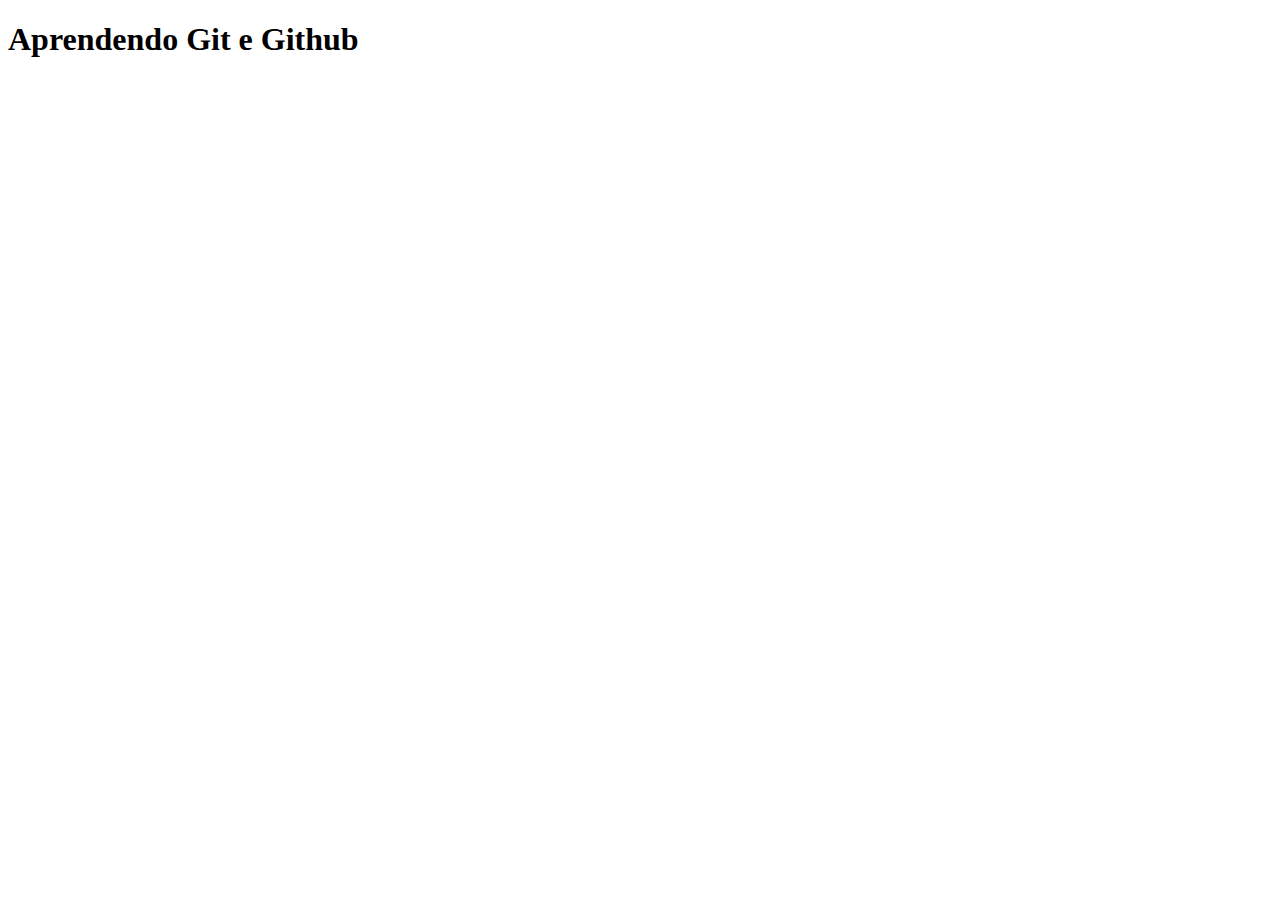
==== 7DaysOfCodeGiteGithub/index.html @ 3c0d71ad "Commit arrumando erros de ontem e organizando tudo" ====
<!DOCTYPE html>
<html lang="pt-br">
<head>
    <meta charset="UTF-8">
    <meta http-equiv="X-UA-Compatible" content="IE=edge">
    <meta name="viewport" content="width=device-width, initial-scale=1.0">
    <title>Git e Github</title>
</head>
<body>
    <h1>Aprendendo Git e Github</h1>
</body>
</html>
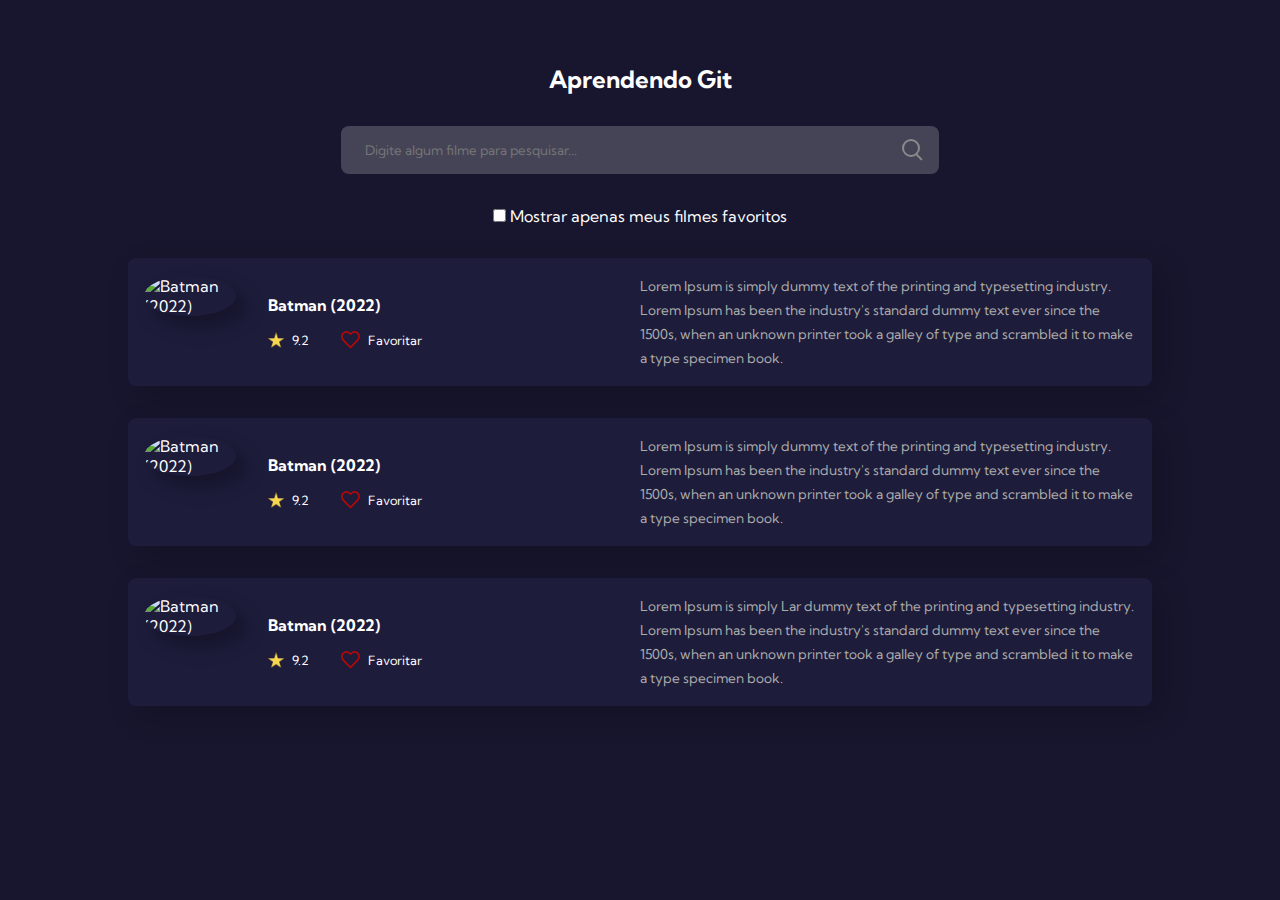
==== commit 89435fcb: "concluido desafio 1, 2 e 3 de gitEGitHub" ====
--- a/7DaysOfCodeGiteGithub/index.html
+++ b/7DaysOfCodeGiteGithub/index.html
@@ -1,12 +1,99 @@
 <!DOCTYPE html>
-<html lang="pt-br">
+<html lang="en">
 <head>
-    <meta charset="UTF-8">
-    <meta http-equiv="X-UA-Compatible" content="IE=edge">
-    <meta name="viewport" content="width=device-width, initial-scale=1.0">
-    <title>Git e Github</title>
+  <meta charset="UTF-8">
+  <meta http-equiv="X-UA-Compatible" content="IE=edge">
+  <meta name="viewport" content="width=device-width, initial-scale=1.0">
+  <title>Filmes</title>
+  <link rel="preconnect" href="https://fonts.googleapis.com">
+  <link rel="preconnect" href="https://fonts.gstatic.com" crossorigin>
+  <link href="https://fonts.googleapis.com/css2?family=Kumbh+Sans:wght@300;400;500;600&display=swap" rel="stylesheet">
+  <link rel="stylesheet" href="style.css">
 </head>
 <body>
-    <h1>Aprendendo Git e Github</h1>
+  <main>
+    <h2>Aprendendo Git</h2>
+    <div class="input-container">
+      <input type="text" name="movie-name" id="movie-name" placeholder="Digite algum filme para pesquisar...">
+      <img src="./imagens/search-icon.svg" alt="Ícone de pesquisa" class="searchIcon">
+    </div>
+    <div class="showOnlyFavorites">
+      <input type="checkbox" name="onlyFavorites" id="onlyFavorites">
+      <label for="onlyFavorites">Mostrar apenas meus filmes favoritos</label>
+    </div>
+    <div class="movies">
+      <div class="movie">
+        <div class="movie-informations">
+          <div class="movie-image">
+            <img src="https://img.elo7.com.br/product/original/3FBA809/big-poster-filme-batman-2022-90x60-cm-lo002-poster-batman.jpg" alt="Batman (2022)"/>
+          </div>
+          <div class="movie-text">
+            <h4>Batman (2022)</h4>
+            <div class="rating-favorites">
+              <div class="rating">
+                <img src="./imagens/star.png" alt="Star Icon"/>
+                <span>9.2</span>
+              </div>
+              <div class="favorite">
+                <img src="./imagens/heart.svg" alt="Star Icon"/>
+                <span>Favoritar</span>
+              </div>
+            </div>
+          </div>
+        </div>
+        <div class="movie-description">
+          <span>Lorem Ipsum is simply dummy text of the printing and typesetting industry. Lorem Ipsum has been the industry's standard dummy text ever since the 1500s, when an unknown printer took a galley of type and scrambled it to make a type specimen book.</span>
+        </div>
+      </div>
+
+      <div class="movie">
+        <div class="movie-informations">
+          <div class="movie-image">
+            <img src="https://img.elo7.com.br/product/original/3FBA809/big-poster-filme-batman-2022-90x60-cm-lo002-poster-batman.jpg" alt="Batman (2022)"/>
+          </div>
+          <div class="movie-text">
+            <h4>Batman (2022)</h4>
+            <div class="rating-favorites">
+              <div class="rating">
+                <img src="./imagens/star.png" alt="Star Icon"/>
+                <span>9.2</span>
+              </div>
+              <div class="favorite">
+                <img src="./imagens/heart.svg" alt="Star Icon"/>
+                <span>Favoritar</span>
+              </div>
+            </div>
+          </div>
+        </div>
+        <div class="movie-description">
+          <span>Lorem Ipsum is simply dummy text of the printing and typesetting industry. Lorem Ipsum has been the industry's standard dummy text ever since the 1500s, when an unknown printer took a galley of type and scrambled it to make a type specimen book.</span>
+        </div>
+      </div>
+
+      <div class="movie">
+        <div class="movie-informations">
+          <div class="movie-image">
+            <img src="https://img.elo7.com.br/product/original/3FBA809/big-poster-filme-batman-2022-90x60-cm-lo002-poster-batman.jpg" alt="Batman (2022)"/>
+          </div>
+          <div class="movie-text">
+            <h4>Batman (2022)</h4>
+            <div class="rating-favorites">
+              <div class="rating">
+                <img src="./imagens/star.png" alt="Star Icon"/>
+                <span>9.2</span>
+              </div>
+              <div class="favorite">
+                <img src="./imagens/heart.svg" alt="Star Icon"/>
+                <span>Favoritar</span>
+              </div>
+            </div>
+          </div>
+        </div>
+        <div class="movie-description">
+          <span>Lorem Ipsum is simply Lar dummy text of the printing and typesetting industry. Lorem Ipsum has been the industry's standard dummy text ever since the 1500s, when an unknown printer took a galley of type and scrambled it to make a type specimen book.</span>
+        </div>
+      </div>
+    </div>
+  </main>
 </body>
-</html>
+</html>--- a/7DaysOfCodeGiteGithub/style.css
+++ b/7DaysOfCodeGiteGithub/style.css
@@ -0,0 +1,136 @@
+:root {
+  --background-color: #17162E;
+}
+
+* {
+  margin: 0;
+  padding: 0;
+  box-sizing: border-box;
+  font-family: 'Kumbh Sans', sans-serif;
+}
+
+body {
+  max-width: 1260px;
+  display: flex;
+  align-items: center;
+  justify-content: center;
+  padding: 2rem;
+  background: var(--background-color);
+  margin: 0 auto;
+}
+
+main {
+  width: 100%;
+}
+
+h2 {
+  color: #FFF;
+  text-align: center;
+  margin: 2rem 0;
+}
+
+.input-container {
+  background-color: rgba(255, 255, 255, 0.2);
+  width: 50%;
+  margin: 0 auto;
+  margin-bottom: 2rem;
+  display: flex;
+  padding: 0.5rem 1rem;
+  border-radius: 0.5rem;
+}
+
+.input-container input {
+  padding: 0.5rem;
+  width: 100%;
+  height: 100%;
+  outline: none;
+  border: none;
+  background-color: transparent;
+  color: #FFF;
+}
+
+.input-container img {
+  cursor: pointer;
+}
+
+.showOnlyFavorites {
+  text-align: center;
+  margin-bottom: 2rem;
+  color: #FFF;
+}
+
+.movie {
+  color: #FFF;
+  display: flex;
+  align-items: center;
+  justify-content: space-between;
+  gap: 2rem;
+  background: #1D1C3B;
+  border-radius: 0.5rem; 
+  padding: 1rem;
+  margin: 0 auto;
+  margin-bottom: 2rem;
+  max-width: 1024px;
+  box-shadow: 10px 10px 30px rgba(0, 0, 0, 0.2);
+}
+
+.movie .movie-image {
+  width: 92px;
+  height: 92px;
+  margin-right: 1rem;
+}
+
+.movie .movie-image img {
+  width: 100%;
+  height: 100%;
+  object-fit: cover;
+  border-radius: 50%;
+  box-shadow: 10px 10px 20px rgba(0, 0, 0, 0.3);
+}
+
+.movie-informations {
+  display: flex;
+  align-items: center;
+  gap: 1rem;
+}
+
+.movie-informations .movie-text {
+  display: flex;
+  flex-direction: column;
+  gap: 1rem;
+}
+
+.movie-informations .movie-text .rating-favorites {
+  display: flex;
+  align-items: center;
+  gap: 2rem;
+}
+
+.movie-informations .rating, .movie-informations .favorite {
+  display: flex;
+  align-items: center;
+  gap: 0.5rem;
+  font-size: 0.8rem;
+}
+
+.movie-informations .rating img {
+  width: 16px;
+}
+
+.movie-informations .favorite img {
+  cursor: pointer;
+  transition: all .3s;
+  width: 1.2rem;
+}
+
+.movie-informations .favorite img:hover {
+  transform: scale(1.1);
+}
+
+.movie-description {
+  max-width: 50%;
+  color: #ACACAC;
+  font-weight: 400;
+  font-size: 0.85rem;
+  line-height: 1.5rem;
+}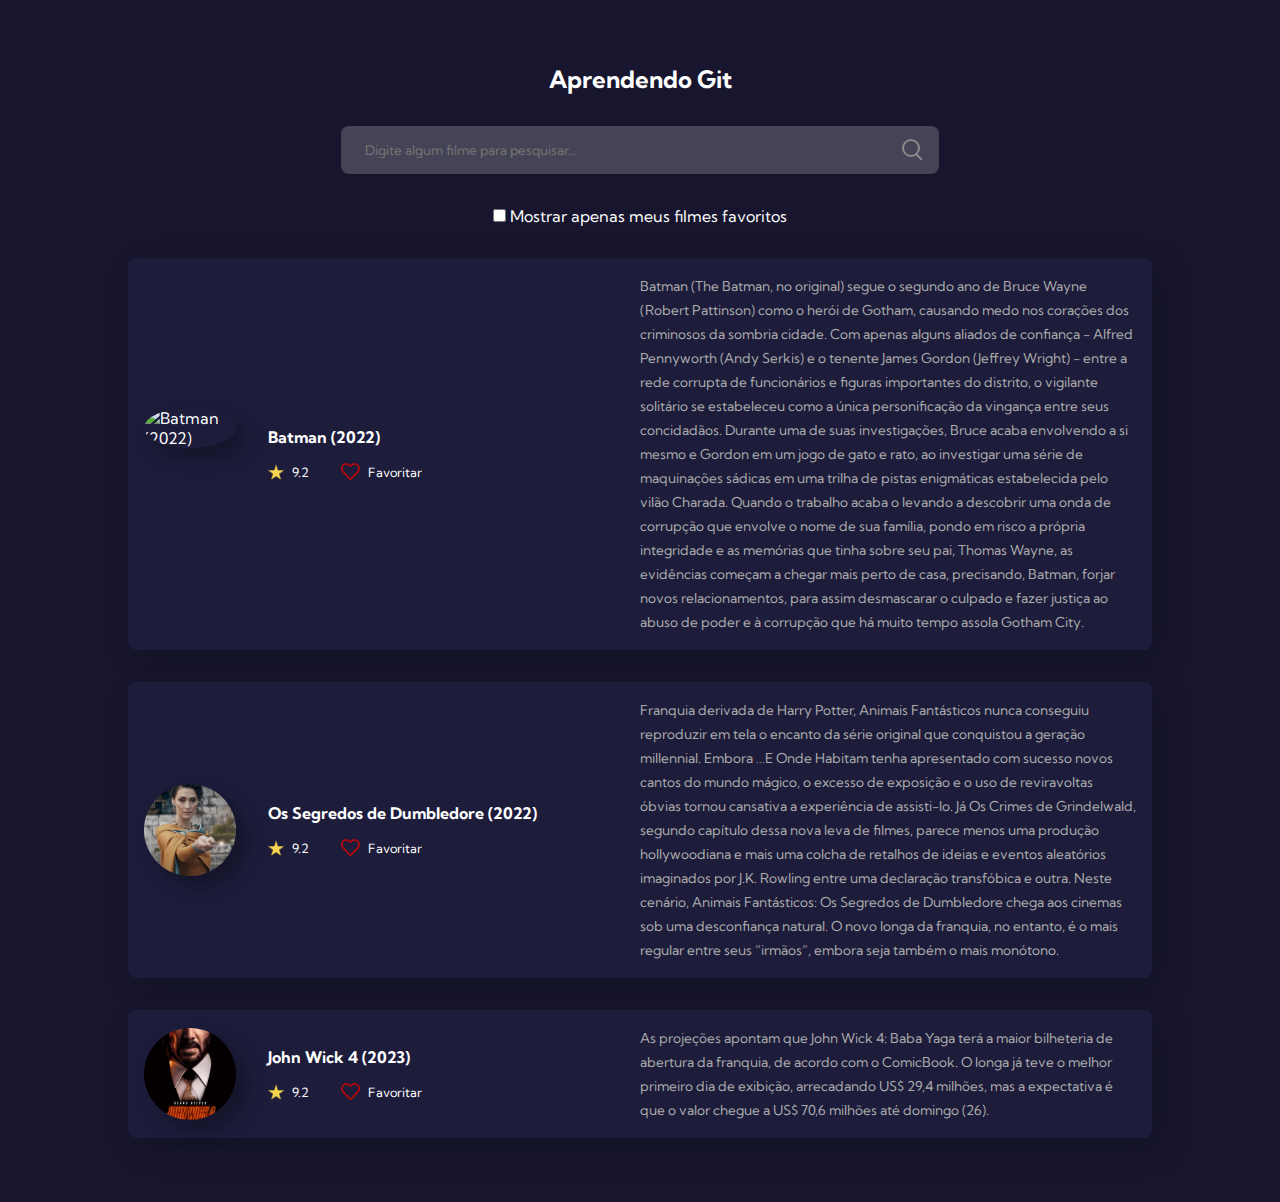
==== commit eb219b65: "reforçando os estudos de git" ====
--- a/7DaysOfCodeGiteGithub/index.html
+++ b/7DaysOfCodeGiteGithub/index.html
@@ -42,17 +42,17 @@
           </div>
         </div>
         <div class="movie-description">
-          <span>Lorem Ipsum is simply dummy text of the printing and typesetting industry. Lorem Ipsum has been the industry's standard dummy text ever since the 1500s, when an unknown printer took a galley of type and scrambled it to make a type specimen book.</span>
+          <span>Batman (The Batman, no original) segue o segundo ano de Bruce Wayne (Robert Pattinson) como o herói de Gotham, causando medo nos corações dos criminosos da sombria cidade. Com apenas alguns aliados de confiança - Alfred Pennyworth (Andy Serkis) e o tenente James Gordon (Jeffrey Wright) - entre a rede corrupta de funcionários e figuras importantes do distrito, o vigilante solitário se estabeleceu como a única personificação da vingança entre seus concidadãos. Durante uma de suas investigações, Bruce acaba envolvendo a si mesmo e Gordon em um jogo de gato e rato, ao investigar uma série de maquinações sádicas em uma trilha de pistas enigmáticas estabelecida pelo vilão Charada. Quando o trabalho acaba o levando a descobrir uma onda de corrupção que envolve o nome de sua família, pondo em risco a própria integridade e as memórias que tinha sobre seu pai, Thomas Wayne, as evidências começam a chegar mais perto de casa, precisando, Batman, forjar novos relacionamentos, para assim desmascarar o culpado e fazer justiça ao abuso de poder e à corrupção que há muito tempo assola Gotham City.</span>
         </div>
       </div>
 
       <div class="movie">
         <div class="movie-informations">
           <div class="movie-image">
-            <img src="https://img.elo7.com.br/product/original/3FBA809/big-poster-filme-batman-2022-90x60-cm-lo002-poster-batman.jpg" alt="Batman (2022)"/>
+            <img src="./imagens/maria-fernanda-candido-animais-fantasticos_3nkp.960.webp" alt="Batman (2022)"/>
           </div>
           <div class="movie-text">
-            <h4>Batman (2022)</h4>
+            <h4>Os Segredos de Dumbledore (2022)</h4>
             <div class="rating-favorites">
               <div class="rating">
                 <img src="./imagens/star.png" alt="Star Icon"/>
@@ -66,17 +66,17 @@
           </div>
         </div>
         <div class="movie-description">
-          <span>Lorem Ipsum is simply dummy text of the printing and typesetting industry. Lorem Ipsum has been the industry's standard dummy text ever since the 1500s, when an unknown printer took a galley of type and scrambled it to make a type specimen book.</span>
+          <span>Franquia derivada de Harry Potter, Animais Fantásticos nunca conseguiu reproduzir em tela o encanto da série original que conquistou a geração millennial. Embora …E Onde Habitam tenha apresentado com sucesso novos cantos do mundo mágico, o excesso de exposição e o uso de reviravoltas óbvias tornou cansativa a experiência de assisti-lo. Já Os Crimes de Grindelwald, segundo capítulo dessa nova leva de filmes, parece menos uma produção hollywoodiana e mais uma colcha de retalhos de ideias e eventos aleatórios imaginados por J.K. Rowling entre uma declaração transfóbica e outra. Neste cenário, Animais Fantásticos: Os Segredos de Dumbledore chega aos cinemas sob uma desconfiança natural. O novo longa da franquia, no entanto, é o mais regular entre seus “irmãos”, embora seja também o mais monótono.</span>
         </div>
       </div>
 
       <div class="movie">
         <div class="movie-informations">
           <div class="movie-image">
-            <img src="https://img.elo7.com.br/product/original/3FBA809/big-poster-filme-batman-2022-90x60-cm-lo002-poster-batman.jpg" alt="Batman (2022)"/>
+            <img src="./imagens/12654_grande.jpg" alt="Batman (2022)"/>
           </div>
           <div class="movie-text">
-            <h4>Batman (2022)</h4>
+            <h4>John Wick 4 (2023)</h4>
             <div class="rating-favorites">
               <div class="rating">
                 <img src="./imagens/star.png" alt="Star Icon"/>
@@ -90,7 +90,7 @@
           </div>
         </div>
         <div class="movie-description">
-          <span>Lorem Ipsum is simply Lar dummy text of the printing and typesetting industry. Lorem Ipsum has been the industry's standard dummy text ever since the 1500s, when an unknown printer took a galley of type and scrambled it to make a type specimen book.</span>
+          <span>As projeções apontam que John Wick 4: Baba Yaga terá a maior bilheteria de abertura da franquia, de acordo com o ComicBook. O longa já teve o melhor primeiro dia de exibição, arrecadando US$ 29,4 milhões, mas a expectativa é que o valor chegue a US$ 70,6 milhões até domingo (26).</span>
         </div>
       </div>
     </div>
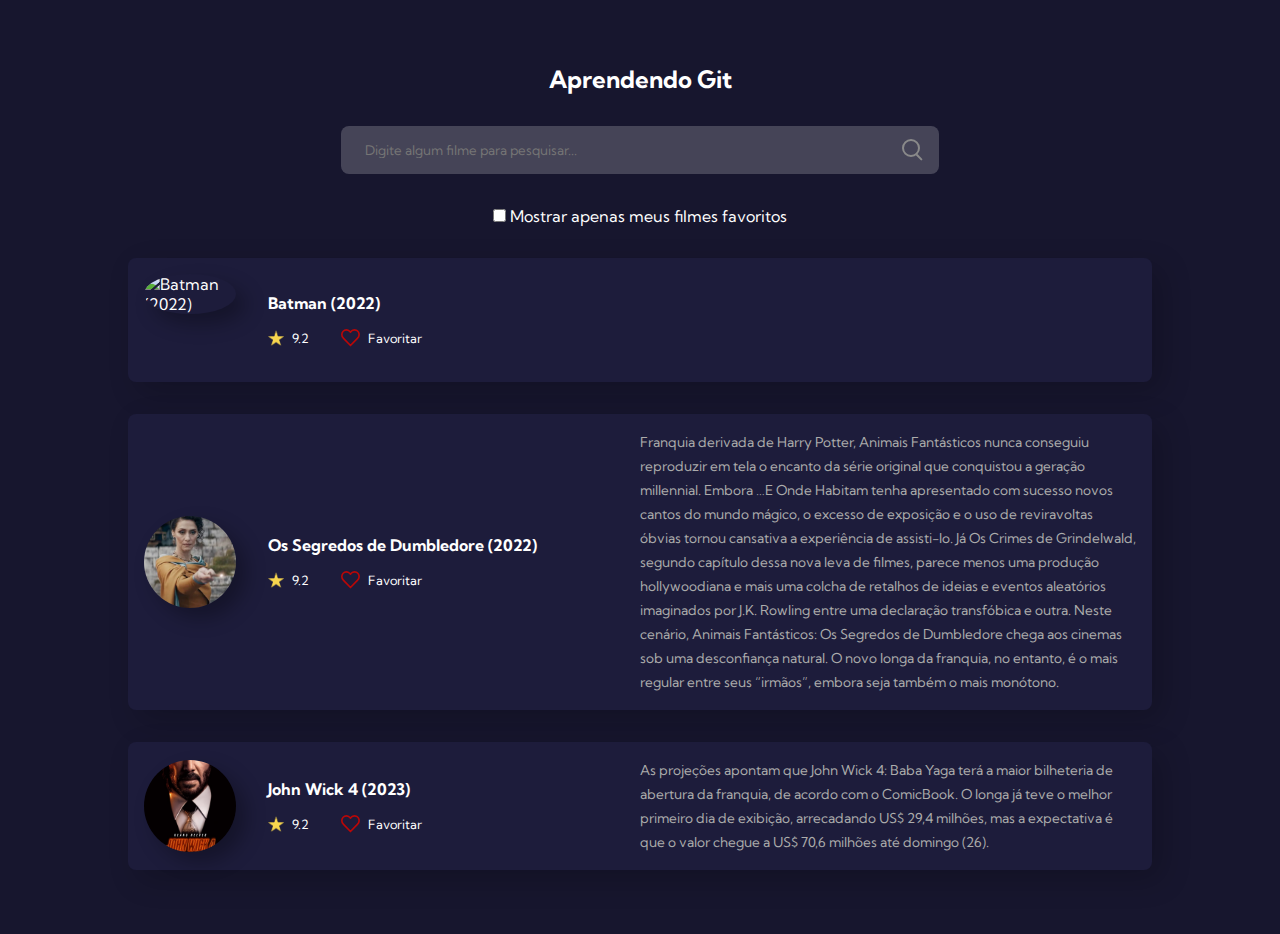
==== commit c154b102: "criando um erro para poder remover depois." ====
--- a/7DaysOfCodeGiteGithub/index.html
+++ b/7DaysOfCodeGiteGithub/index.html
@@ -42,7 +42,7 @@
           </div>
         </div>
         <div class="movie-description">
-          <span>Batman (The Batman, no original) segue o segundo ano de Bruce Wayne (Robert Pattinson) como o herói de Gotham, causando medo nos corações dos criminosos da sombria cidade. Com apenas alguns aliados de confiança - Alfred Pennyworth (Andy Serkis) e o tenente James Gordon (Jeffrey Wright) - entre a rede corrupta de funcionários e figuras importantes do distrito, o vigilante solitário se estabeleceu como a única personificação da vingança entre seus concidadãos. Durante uma de suas investigações, Bruce acaba envolvendo a si mesmo e Gordon em um jogo de gato e rato, ao investigar uma série de maquinações sádicas em uma trilha de pistas enigmáticas estabelecida pelo vilão Charada. Quando o trabalho acaba o levando a descobrir uma onda de corrupção que envolve o nome de sua família, pondo em risco a própria integridade e as memórias que tinha sobre seu pai, Thomas Wayne, as evidências começam a chegar mais perto de casa, precisando, Batman, forjar novos relacionamentos, para assim desmascarar o culpado e fazer justiça ao abuso de poder e à corrupção que há muito tempo assola Gotham City.</span>
+          <span></span>
         </div>
       </div>
 
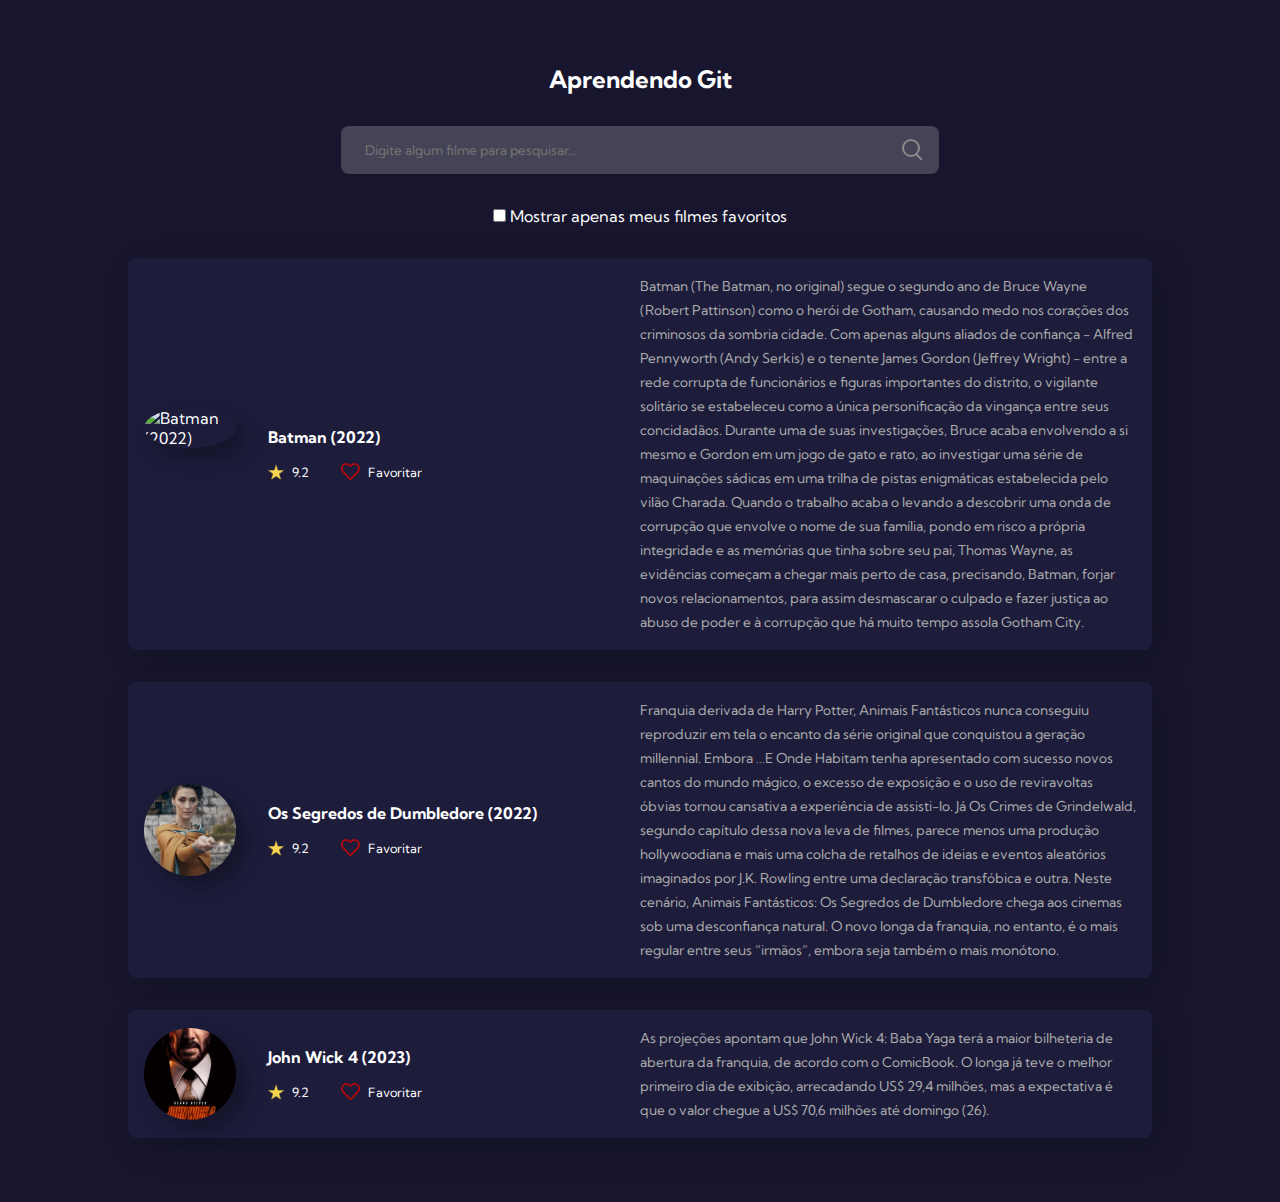
==== commit bdc17416: "Revert "criando um erro para poder remover depois."" ====
--- a/7DaysOfCodeGiteGithub/index.html
+++ b/7DaysOfCodeGiteGithub/index.html
@@ -42,7 +42,7 @@
           </div>
         </div>
         <div class="movie-description">
-          <span></span>
+          <span>Batman (The Batman, no original) segue o segundo ano de Bruce Wayne (Robert Pattinson) como o herói de Gotham, causando medo nos corações dos criminosos da sombria cidade. Com apenas alguns aliados de confiança - Alfred Pennyworth (Andy Serkis) e o tenente James Gordon (Jeffrey Wright) - entre a rede corrupta de funcionários e figuras importantes do distrito, o vigilante solitário se estabeleceu como a única personificação da vingança entre seus concidadãos. Durante uma de suas investigações, Bruce acaba envolvendo a si mesmo e Gordon em um jogo de gato e rato, ao investigar uma série de maquinações sádicas em uma trilha de pistas enigmáticas estabelecida pelo vilão Charada. Quando o trabalho acaba o levando a descobrir uma onda de corrupção que envolve o nome de sua família, pondo em risco a própria integridade e as memórias que tinha sobre seu pai, Thomas Wayne, as evidências começam a chegar mais perto de casa, precisando, Batman, forjar novos relacionamentos, para assim desmascarar o culpado e fazer justiça ao abuso de poder e à corrupção que há muito tempo assola Gotham City.</span>
         </div>
       </div>
 
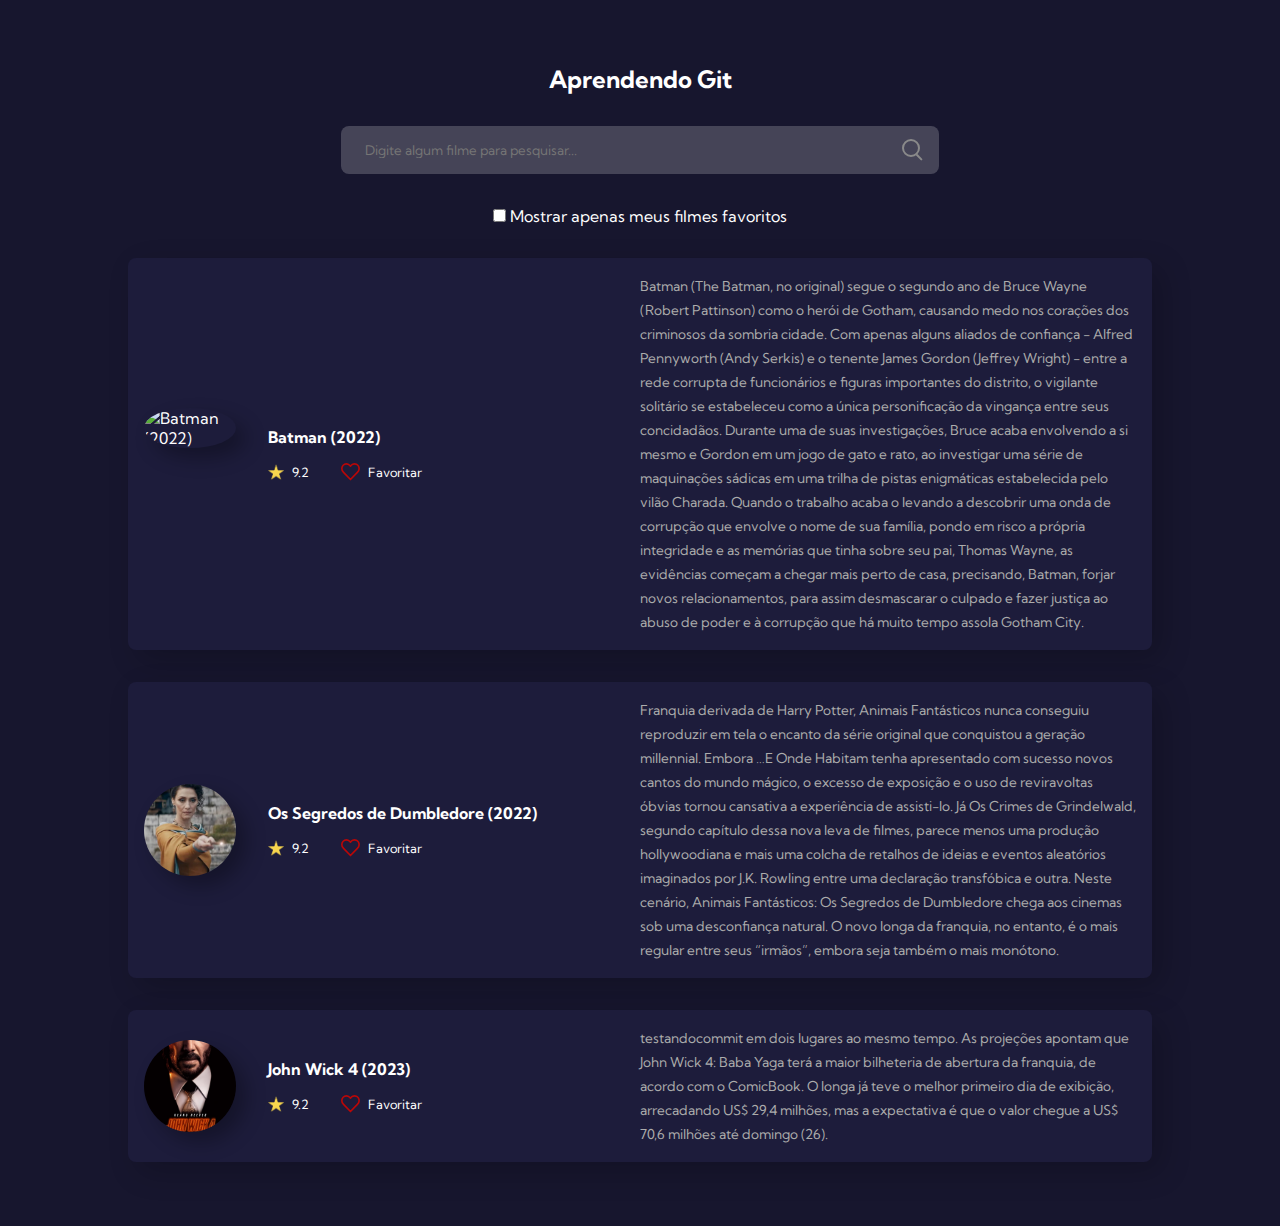
==== commit 69a4cd2b: "Update index.html" ====
--- a/7DaysOfCodeGiteGithub/index.html
+++ b/7DaysOfCodeGiteGithub/index.html
@@ -89,11 +89,11 @@
             </div>
           </div>
         </div>
-        <div class="movie-description">
+        <div class="movie-description">testandocommit em dois lugares ao mesmo tempo. 
           <span>As projeções apontam que John Wick 4: Baba Yaga terá a maior bilheteria de abertura da franquia, de acordo com o ComicBook. O longa já teve o melhor primeiro dia de exibição, arrecadando US$ 29,4 milhões, mas a expectativa é que o valor chegue a US$ 70,6 milhões até domingo (26).</span>
         </div>
       </div>
     </div>
   </main>
 </body>
-</html>+</html>
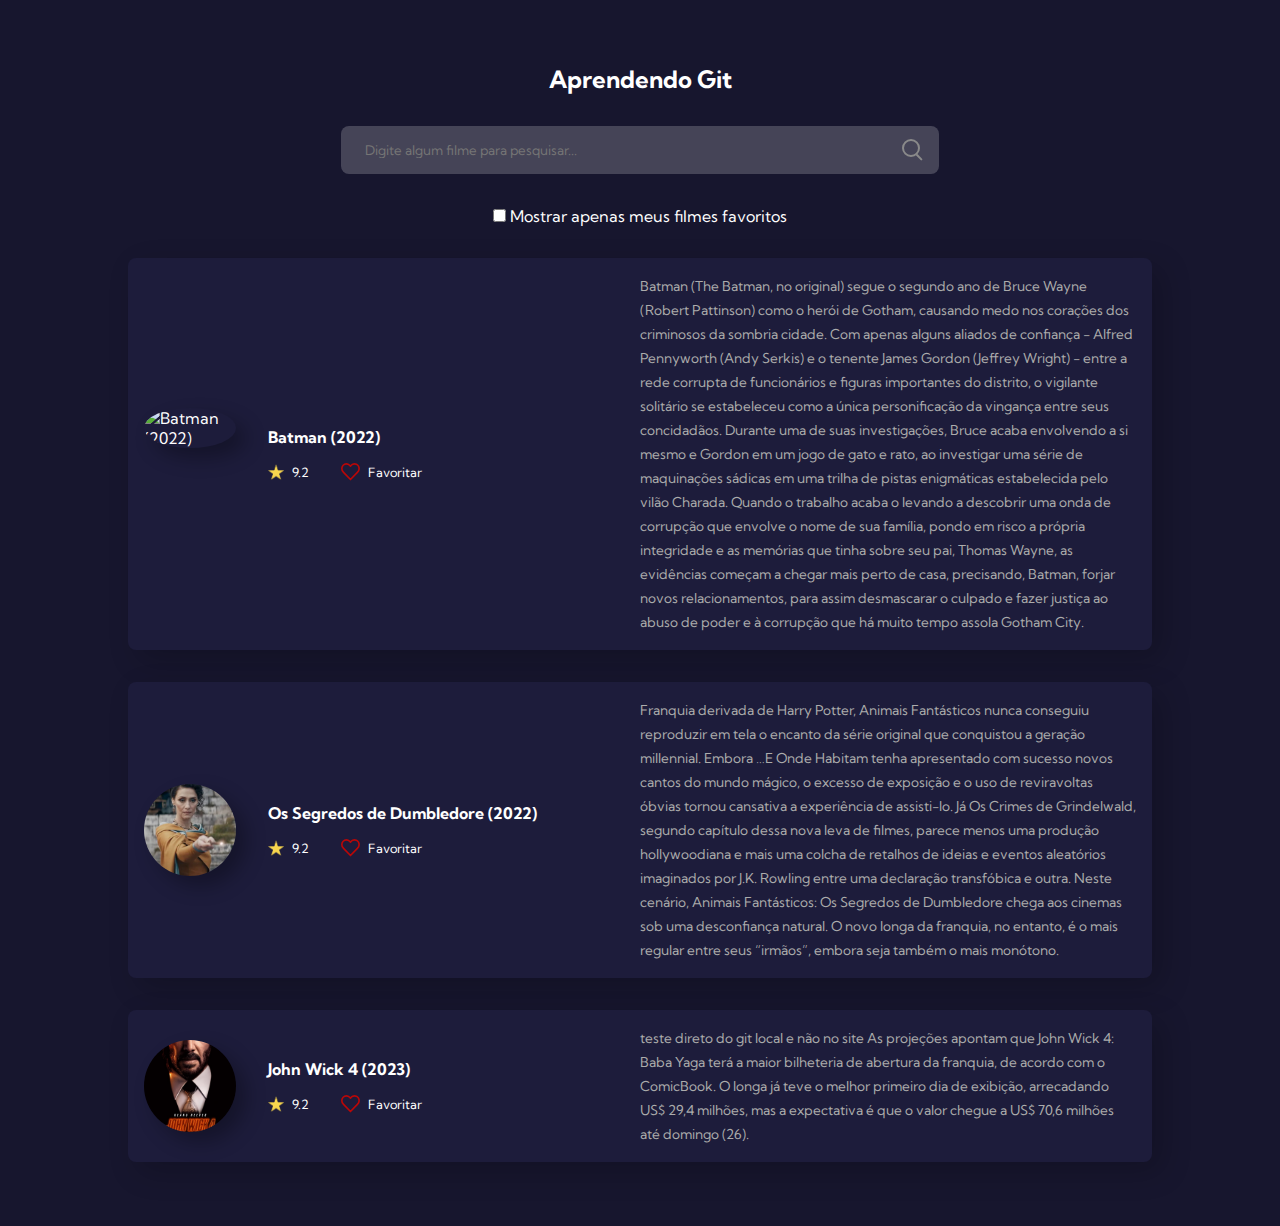
==== commit 215d22bf: "commit para gerar conflito" ====
--- a/7DaysOfCodeGiteGithub/index.html
+++ b/7DaysOfCodeGiteGithub/index.html
@@ -89,11 +89,11 @@
             </div>
           </div>
         </div>
-        <div class="movie-description">testandocommit em dois lugares ao mesmo tempo. 
+        <div class="movie-description"> teste direto do git local e não no site
           <span>As projeções apontam que John Wick 4: Baba Yaga terá a maior bilheteria de abertura da franquia, de acordo com o ComicBook. O longa já teve o melhor primeiro dia de exibição, arrecadando US$ 29,4 milhões, mas a expectativa é que o valor chegue a US$ 70,6 milhões até domingo (26).</span>
         </div>
       </div>
     </div>
   </main>
 </body>
-</html>
+</html>